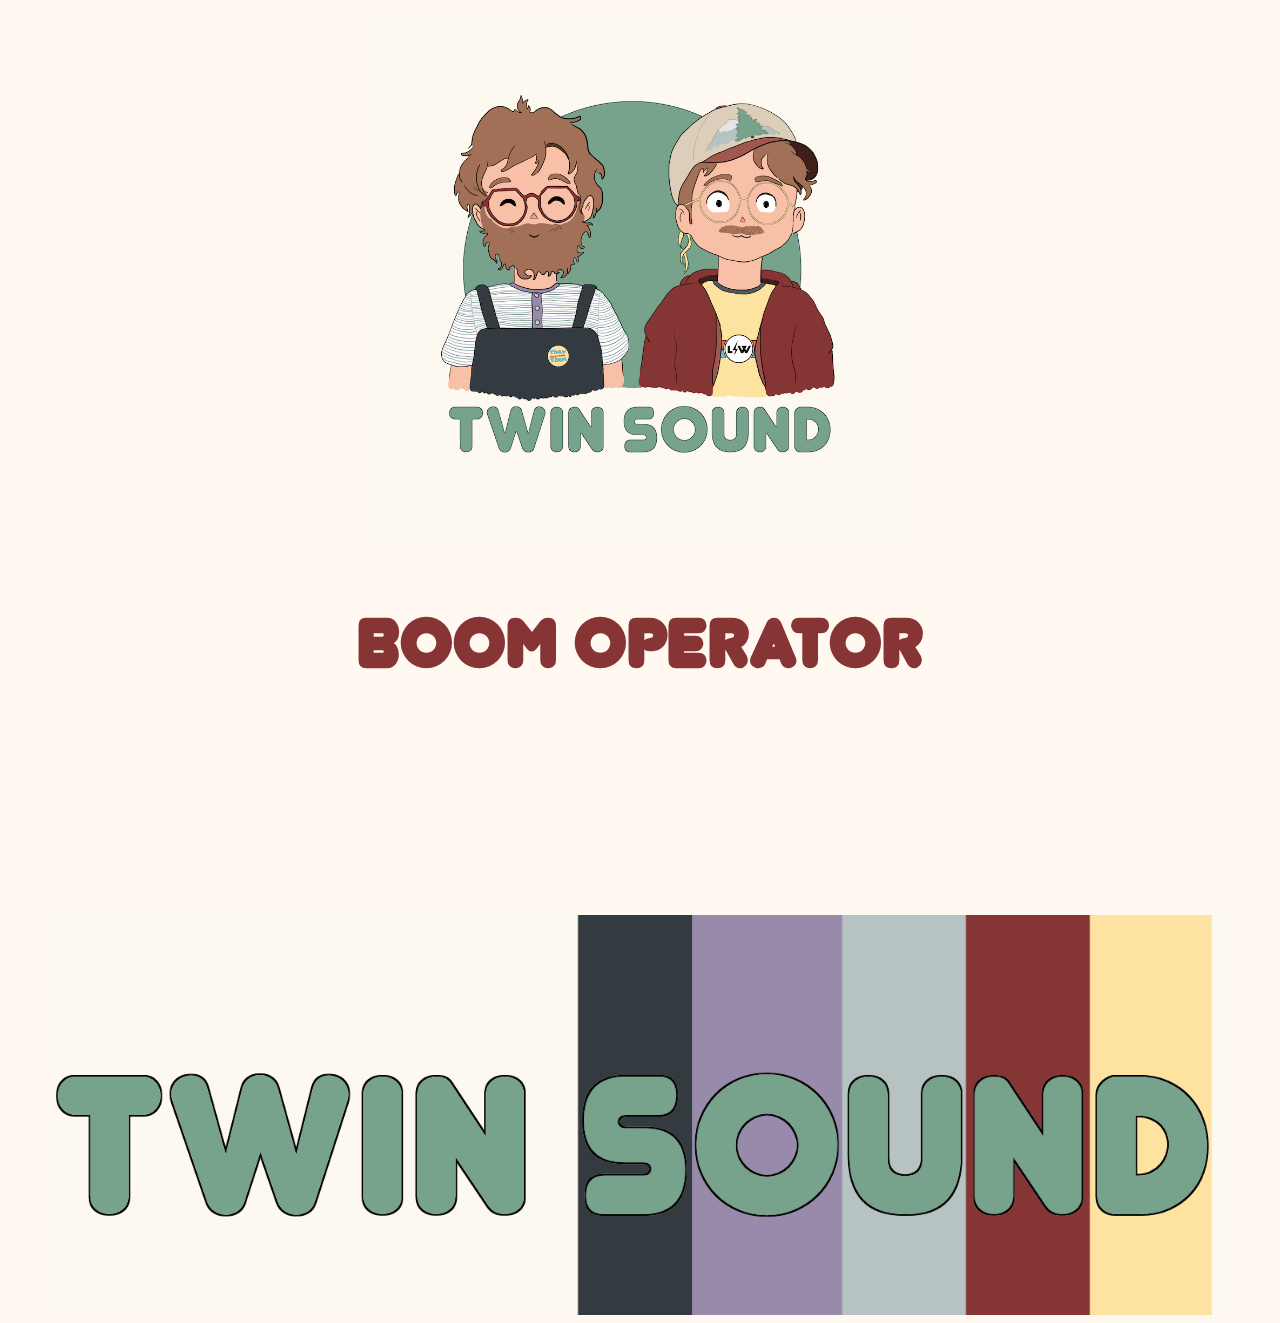
==== BoomOperator.html @ 5ac072ca "Job Title Pages" ====
<!DOCTYPE html>

<!--
  Font is "Junegull" by Ray Larabie © 2002 Ray Larabie. This font is freeware.
-->

<html>
  <head>
    <meta charset="utf-8">
    <title>Twin Sound - Boom Operator</title>
    <link rel="stylesheet" href="/styles.css">
    <meta http-equiv="X-UA-Compatible" content="IE=edge">
    <meta name="viewport" content="width=device-width, initial-scale=1">
  </head>

  <body>
      <div class="imgbox">
        <img class="center-fit" src="CircleLogo.png"></img>
      </div>

      <div class="center-nav">
        <div class="center-text">
          <h1>Boom Operator</h1>
        </div>
      </div>

      <br>
      <br>
      <br>
      <br>

      <div class="imgbox2">
        <img class="center-large" src='TwinSoundHeader.png'></img>
      </div>



  </body>

  <script type="application/javascript" src="script.js"></script>

  <script>
    console.log('Hello from the console!')
  </script>
</html>
---- styles.css ----
/*
 * Want to change this website's styes? Learn more about CSS:
 * https://developer.mozilla.org/en-US/docs/Learn/CSS/Introduction_to_CSS
 */

@font-face {
  font-family: "junegull";
  src: url("fonts/junegull.ttf");
}

body {
  padding: 0;
  background: #fff9f1;
  font-family: "junegull";
}

a {
  color: #77a28b;
}

a:hover { color: #a26f57; }

.imgbox {
   display: grid;
   height: 100%;
}

.imgbox2 {
   display: grid;
   height: 70%;
   padding-top: 110px;
}

.center-fit {
  max-width: 70%;
  max-height: 60vh;
  margin: auto;
}

.center-large {
  max-width: 95%;
  max-height: 60vh;
  margin: auto;
}

.center-text {
  text-align: center;
}

h1 {
  font-size: 80px;
  color: #863534;
}

h2 {
  font-size: 60px;
  color: #8b7e9c;
}

h3 {
  font-size: 28px;
}

ul {
  padding: 10px;
}

#Television.h2 {
    color: #fee2a1;
}
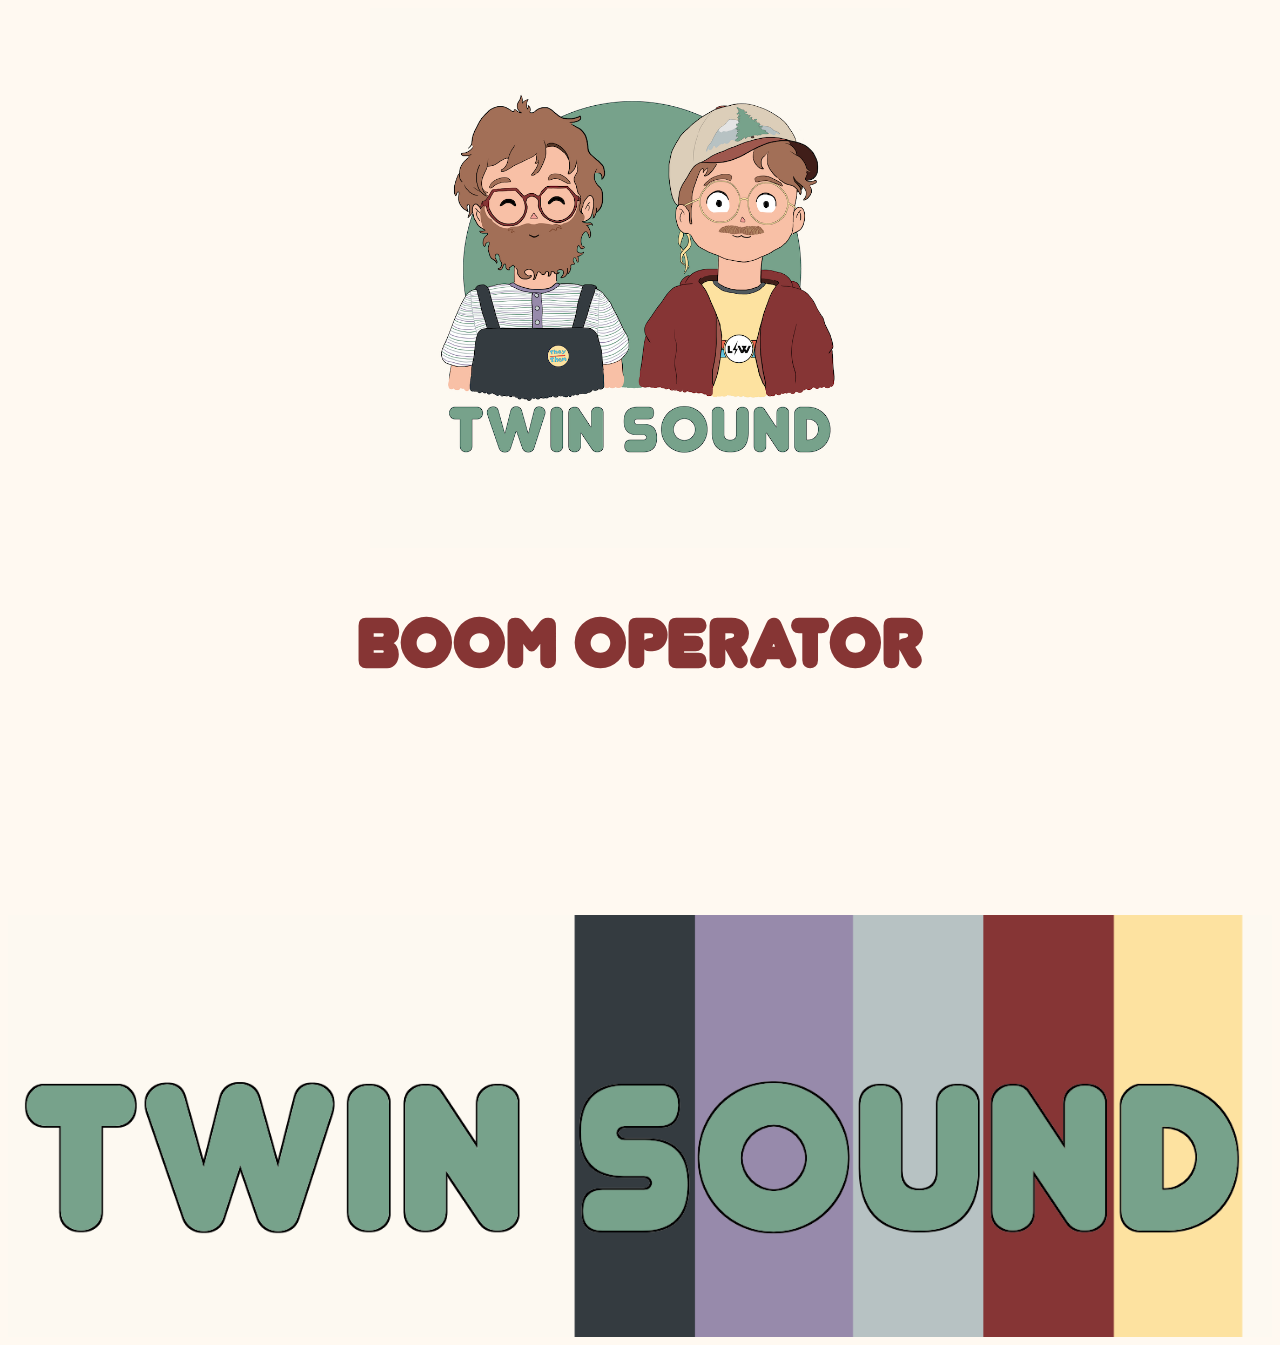
==== commit 7723c739: "favicon to all pages" ====
--- a/BoomOperator.html
+++ b/BoomOperator.html
@@ -9,6 +9,7 @@
     <meta charset="utf-8">
     <title>Twin Sound - Boom Operator</title>
     <link rel="stylesheet" href="/styles.css">
+    <link rel="shortcut icon" type="image/png" href="/SmallCircle.png"/>
     <meta http-equiv="X-UA-Compatible" content="IE=edge">
     <meta name="viewport" content="width=device-width, initial-scale=1">
   </head>
@@ -37,8 +38,6 @@
 
   </body>
 
-  <script type="application/javascript" src="script.js"></script>
-
   <script>
     console.log('Hello from the console!')
   </script>
--- a/styles.css
+++ b/styles.css
@@ -27,20 +27,20 @@
 
 .imgbox2 {
    display: grid;
-   height: 70%;
+   height: 50%;
    padding-top: 110px;
+   margin: 0 auto;
 }
 
 .center-fit {
   max-width: 70%;
   max-height: 60vh;
-  margin: auto;
+  margin: 0 auto;
 }
 
 .center-large {
-  max-width: 95%;
-  max-height: 60vh;
-  margin: auto;
+  max-width: 100%;
+  margin: 0 auto;
 }
 
 .center-text {
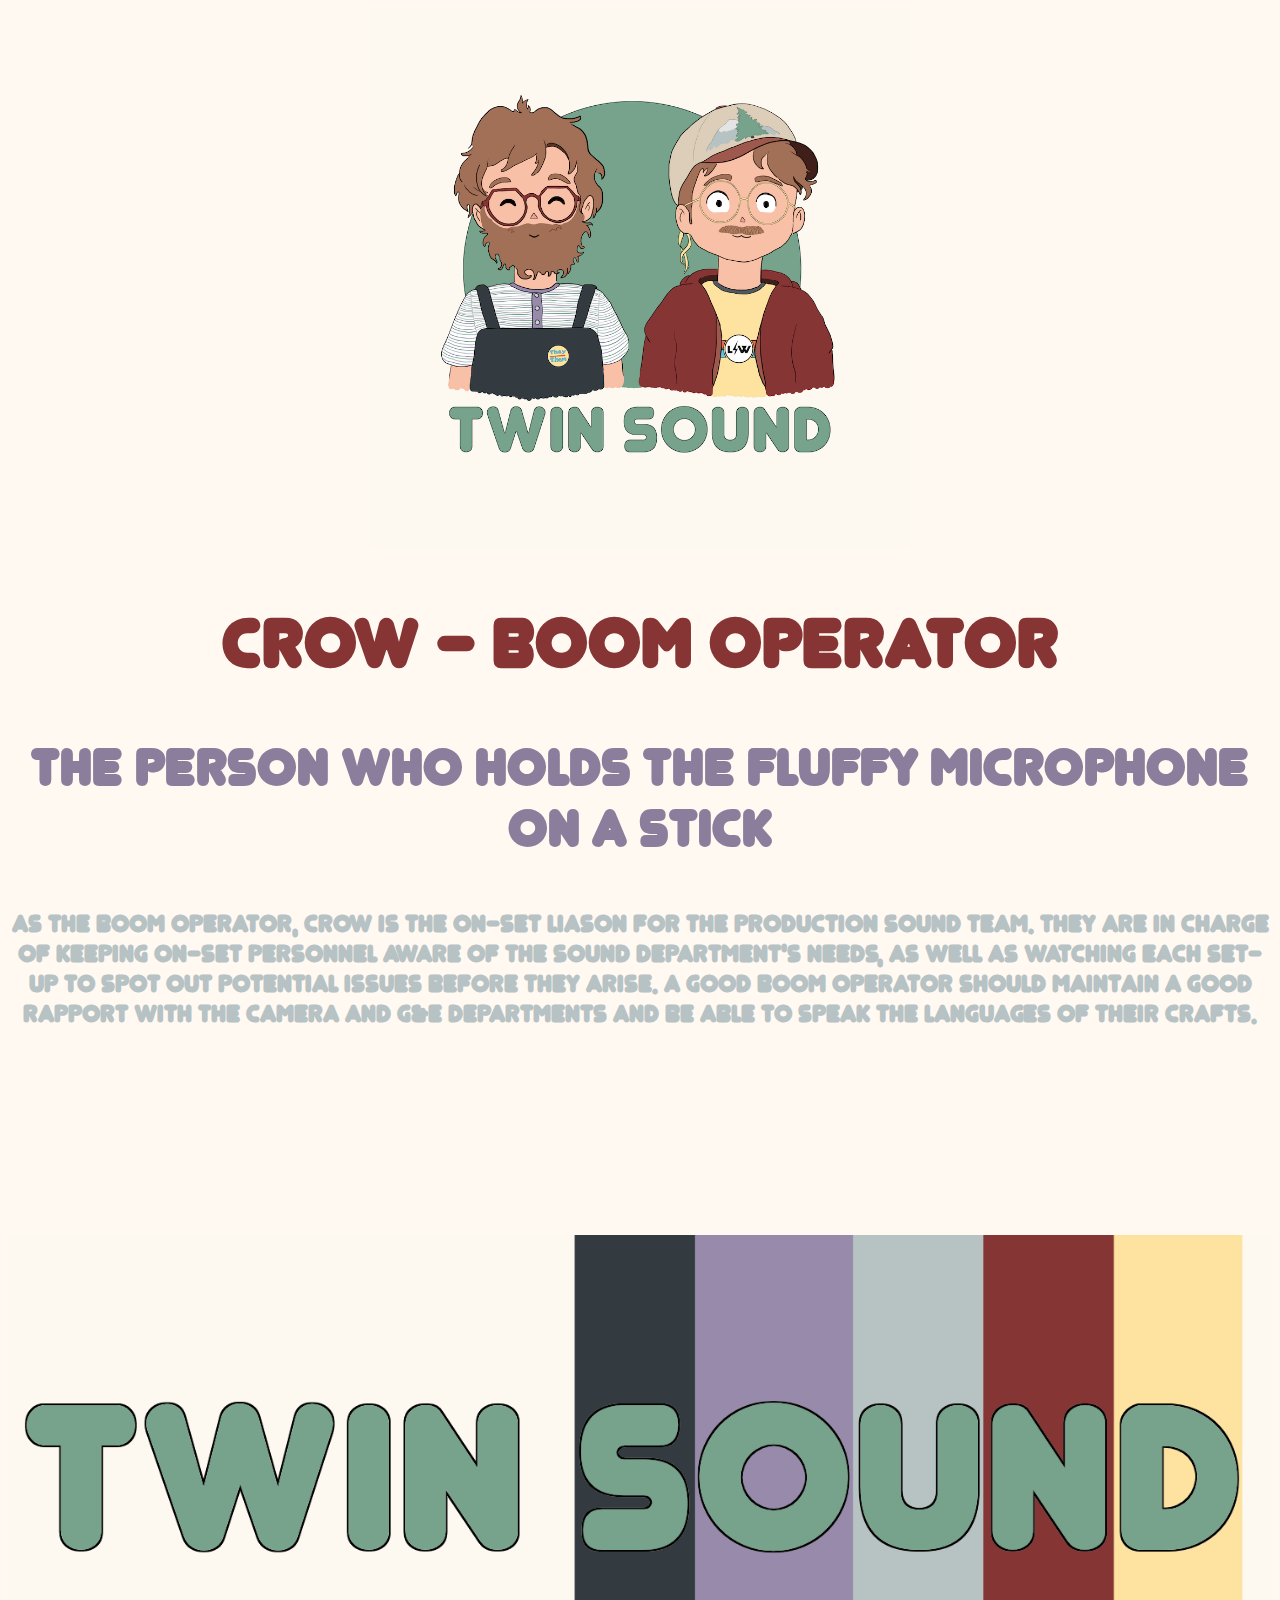
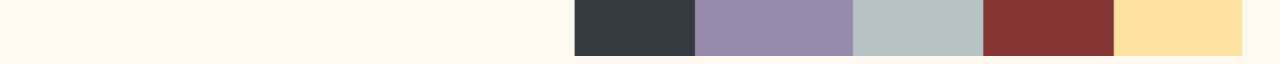
==== commit b24edf7e: "Several updates" ====
--- a/BoomOperator.html
+++ b/BoomOperator.html
@@ -8,8 +8,8 @@
   <head>
     <meta charset="utf-8">
     <title>Twin Sound - Boom Operator</title>
-    <link rel="stylesheet" href="/styles.css">
-    <link rel="shortcut icon" type="image/png" href="/SmallCircle.png"/>
+    <link rel="stylesheet" href="styles.css">
+    <link rel="shortcut icon" type="image/png" href="SmallCircle.png">
     <meta http-equiv="X-UA-Compatible" content="IE=edge">
     <meta name="viewport" content="width=device-width, initial-scale=1">
   </head>
@@ -21,7 +21,11 @@
 
       <div class="center-nav">
         <div class="center-text">
-          <h1>Boom Operator</h1>
+          <h1>Crow - Boom Operator</h1>
+          <h2>The person who holds the fluffy microphone on a stick</h2>
+          <h3 style="color:#b7c2c4">
+            As the boom operator, Crow is the on-set liason for the production sound team. They are in charge of keeping on-set personnel aware of the Sound Department's needs, as well as watching each set-up to spot out potential issues before they arise. A good boom operator should maintain a good rapport with the Camera and G&E departments and be able to speak the languages of their crafts.
+          </h3>
         </div>
       </div>
 
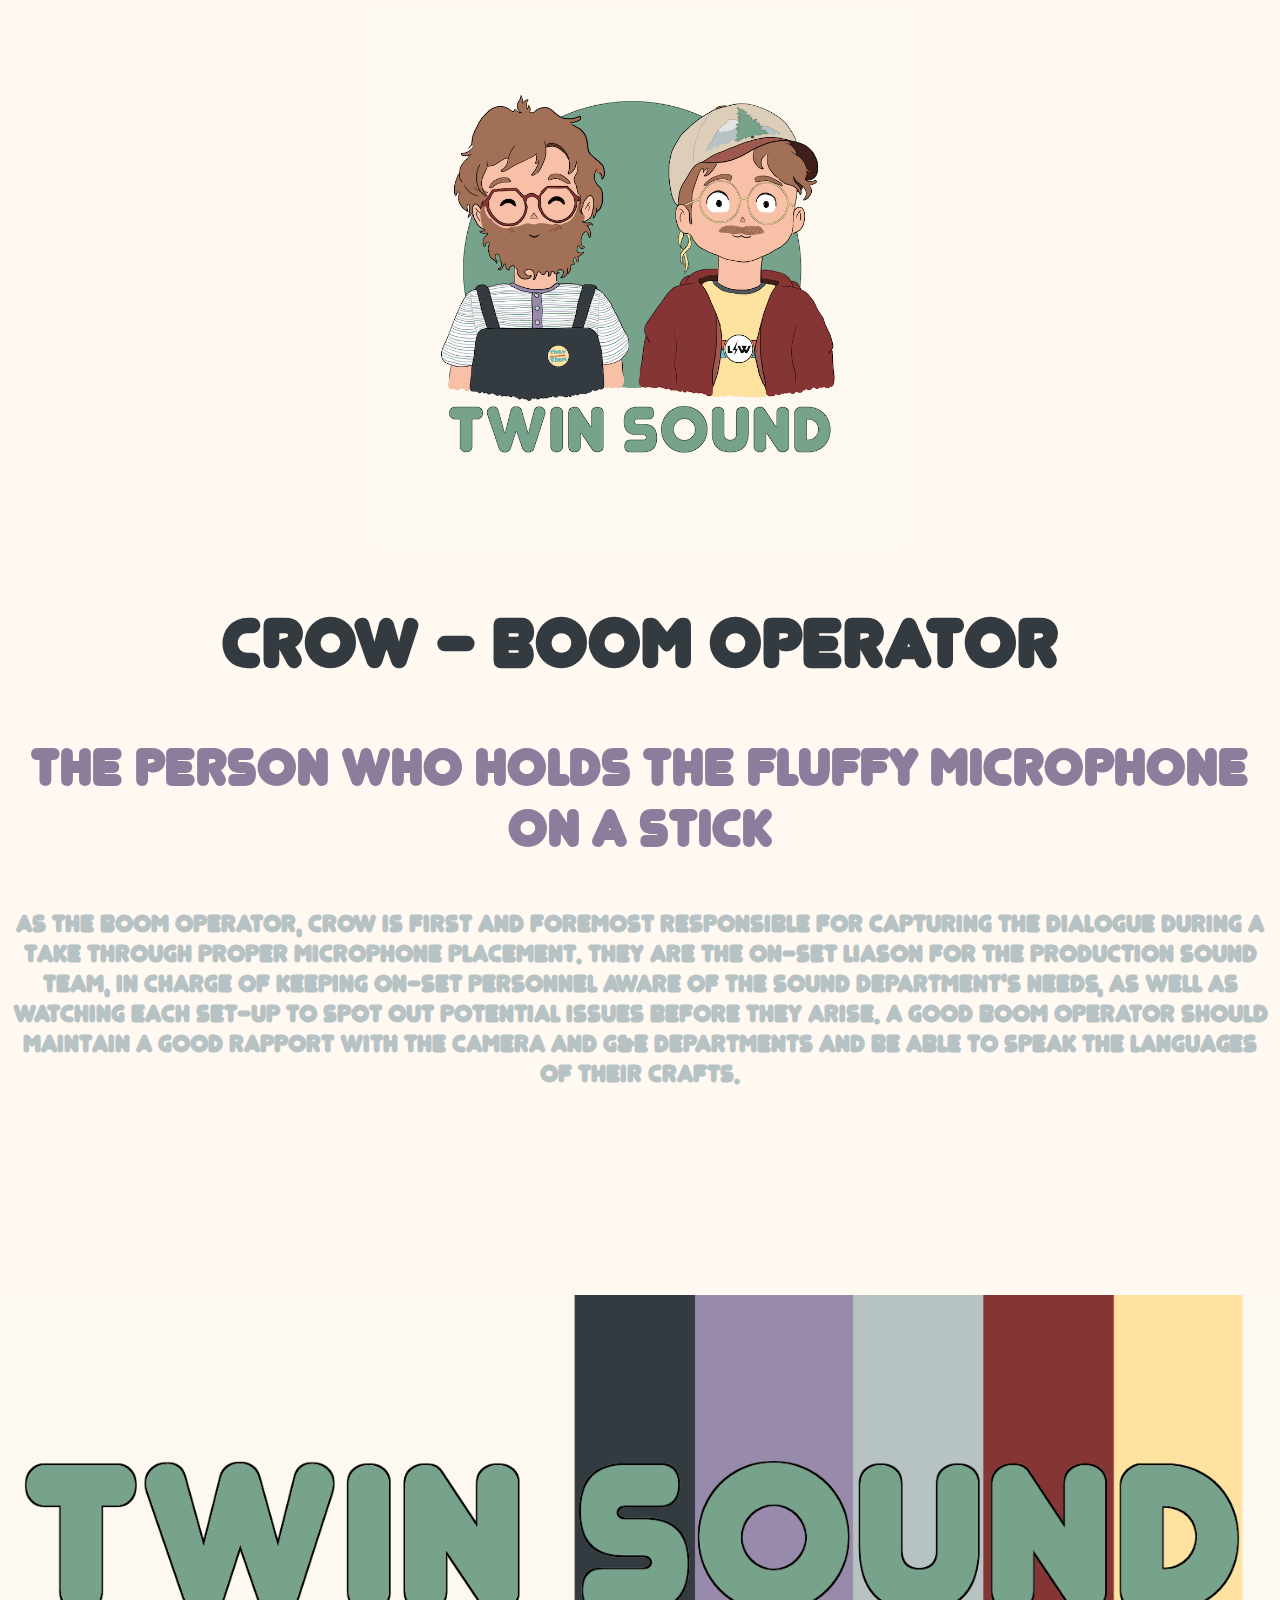
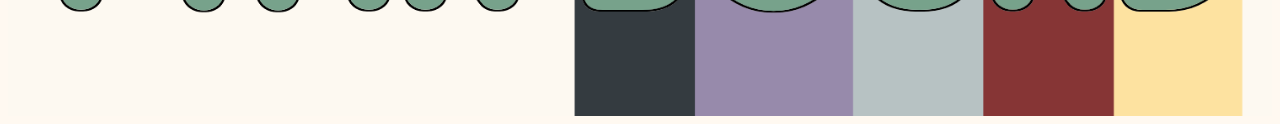
==== commit eb1a55dd: "Several updates" ====
--- a/BoomOperator.html
+++ b/BoomOperator.html
@@ -19,15 +19,14 @@
         <img class="center-fit" src="CircleLogo.png"></img>
       </div>
 
-      <div class="center-nav">
-        <div class="center-text">
-          <h1>Crow - Boom Operator</h1>
-          <h2>The person who holds the fluffy microphone on a stick</h2>
-          <h3 style="color:#b7c2c4">
-            As the boom operator, Crow is the on-set liason for the production sound team. They are in charge of keeping on-set personnel aware of the Sound Department's needs, as well as watching each set-up to spot out potential issues before they arise. A good boom operator should maintain a good rapport with the Camera and G&E departments and be able to speak the languages of their crafts.
-          </h3>
-        </div>
+      <div class="center-text">
+        <h1 style="color:#343b40">Crow - Boom Operator</h1>
+        <h2>The person who holds the fluffy microphone on a stick</h2>
+        <h3 style="color:#b7c2c4">
+          As the boom operator, Crow is first and foremost responsible for capturing the dialogue during a take through proper microphone placement. They are the on-set liason for the production sound team, in charge of keeping on-set personnel aware of the Sound Department's needs, as well as watching each set-up to spot out potential issues before they arise. A good boom operator should maintain a good rapport with the Camera and G&E departments and be able to speak the languages of their crafts.
+        </h3>
       </div>
+
 
       <br>
       <br>
